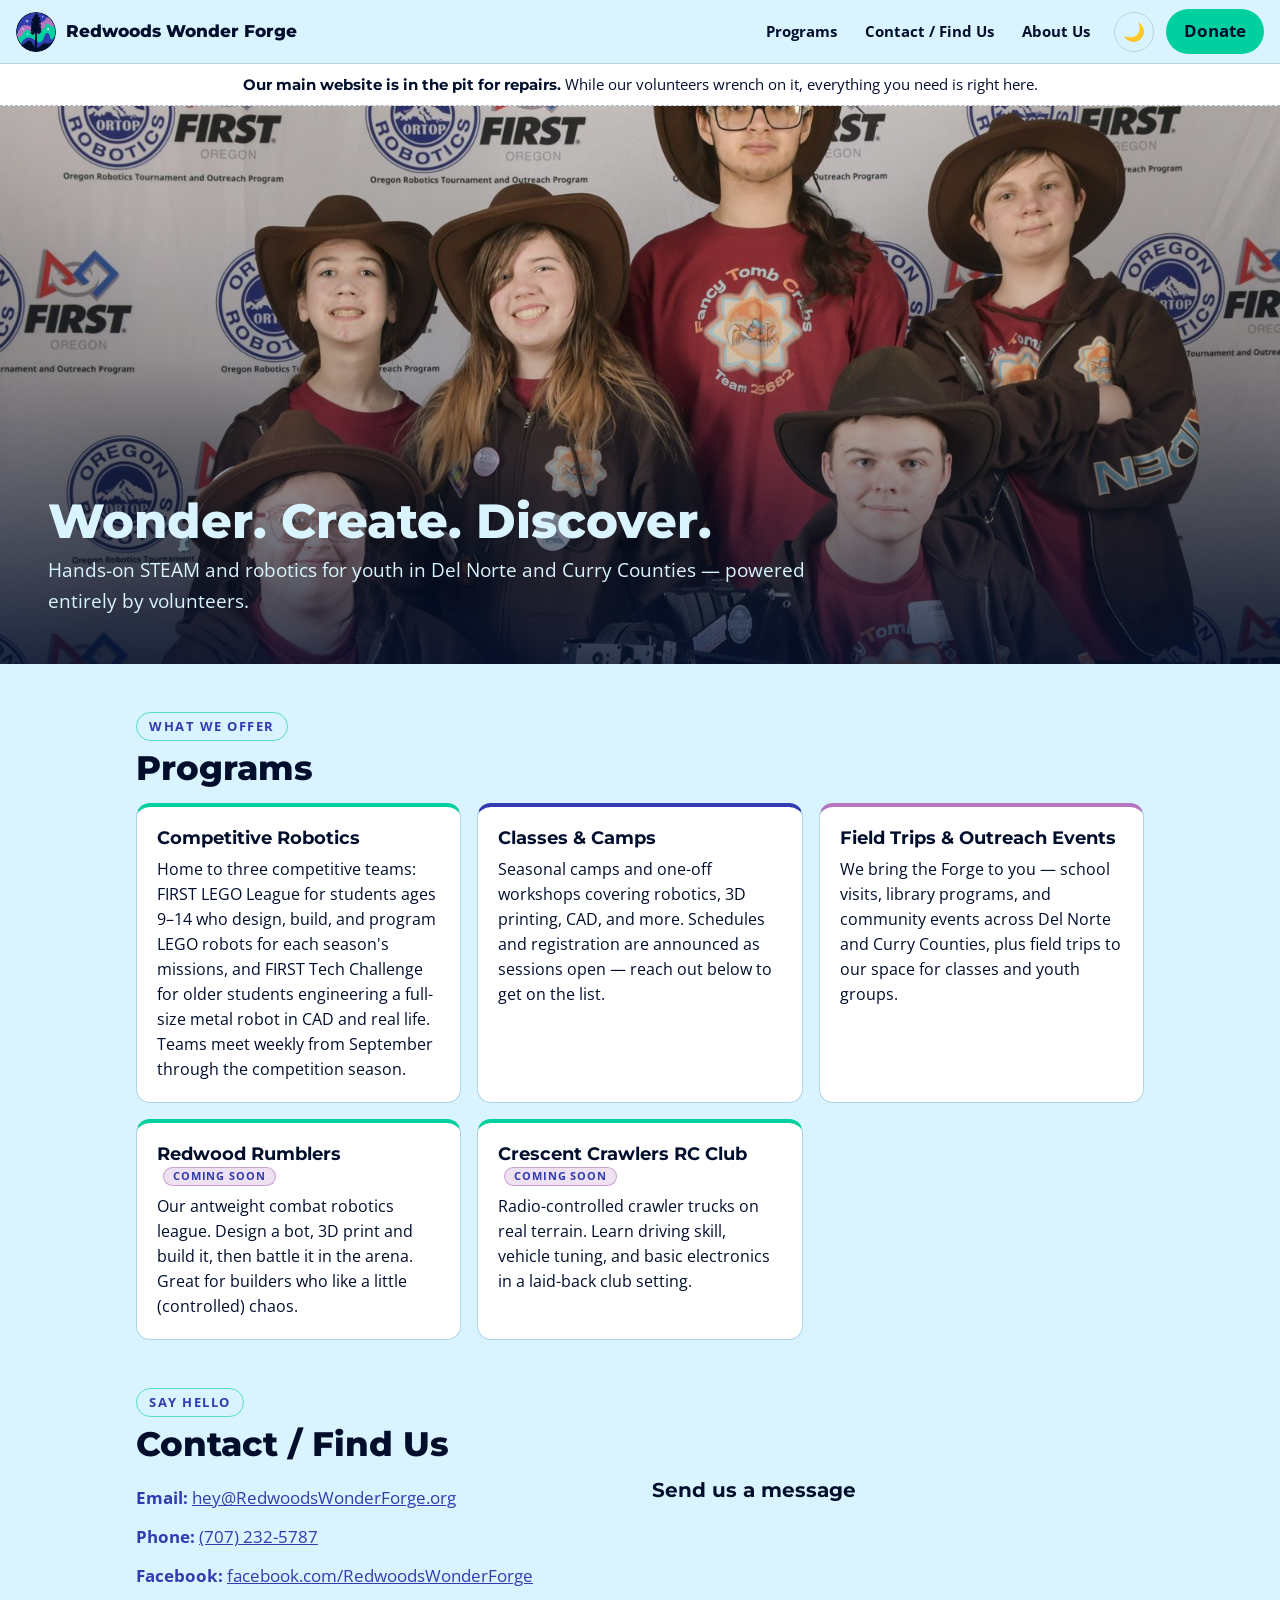
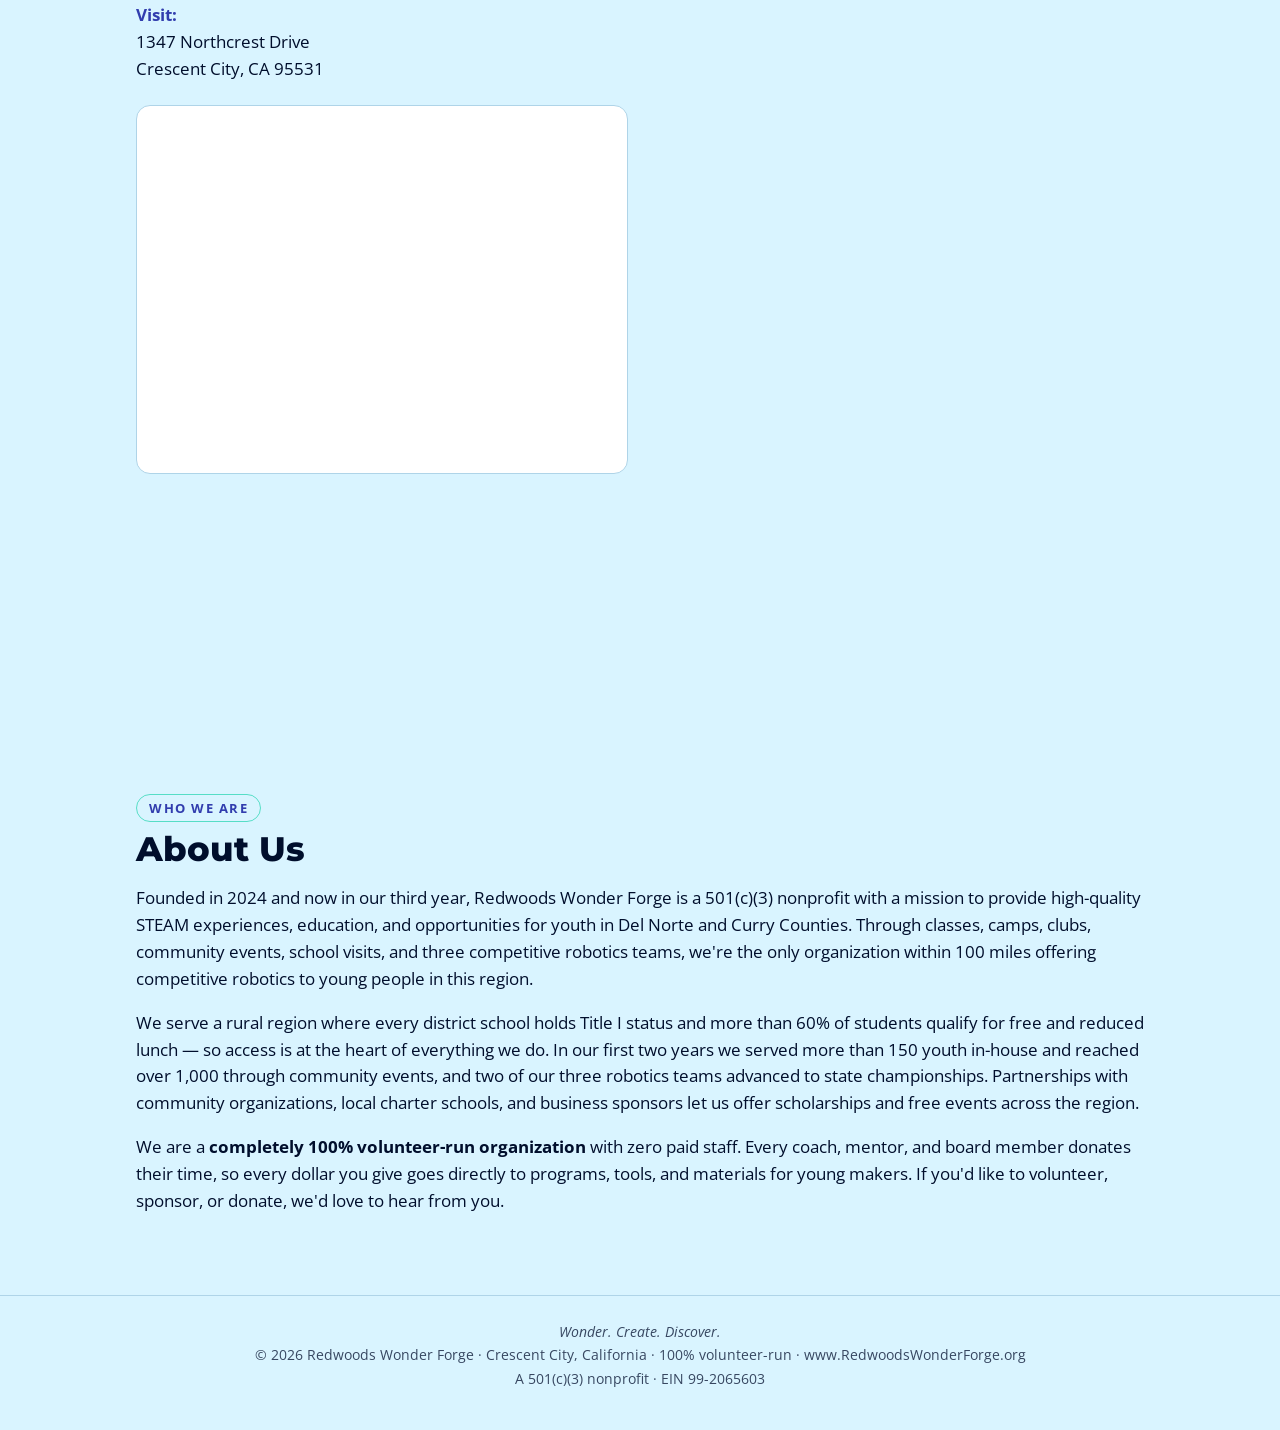
==== index.html @ 45cbe3ac "Create initial website" ====
<!DOCTYPE html>
<html lang="en">
<head>
<meta charset="UTF-8" />
<meta name="viewport" content="width=device-width, initial-scale=1.0" />
<title>Redwoods Wonder Forge — STEAM Education in Del Norte County</title>
<meta name="description" content="Redwoods Wonder Forge is a 100% volunteer-run STEAM education nonprofit in Crescent City, CA. Robotics classes, camps, FIRST LEGO League, and more." />

<!-- ============================================================
     Redwoods Wonder Forge — outage / holding page
     Everything below is wired up and ready to deploy.

     FOLDER STRUCTURE (upload the whole folder to your host):
       index.html          this page
       404.html            not-found page (same design)
       assets/logo.png     nav logo (icon-only circular variant)
       assets/hero.jpg     hero photo (FTC team 25682)

     Wired in: logo, hero photo, Tally contact form (mR4We4),
     Zeffy donate modal, address + map, email/phone.
     ============================================================ -->

<link rel="preconnect" href="https://fonts.googleapis.com" />
<link rel="preconnect" href="https://fonts.gstatic.com" crossorigin />
<link href="https://fonts.googleapis.com/css2?family=Montserrat:wght@400;600;800&family=Open+Sans:ital,wght@0,400;0,700;1,400&display=swap" rel="stylesheet" />

<!-- Zeffy embed script (powers the Donate modal) -->
<script src="https://zeffy-scripts.s3.ca-central-1.amazonaws.com/embed-form-script.min.js"></script>

<style>
  :root {
    /* RWF brand palette (Design System doc) */
    --paper:   #D9F4FF;  /* Starlight */
    --ink:     #000E2C;  /* Dark Sky */
    --bark:    #313DAE;  /* Night Air — primary: links, buttons */
    --moss:    #00CFA0;  /* Oxygen — accents */
    --amber:   #B376BF;  /* Nitrogen — accents */
    --card:    #FFFFFF;
    --line:    #AFD4E8;
    --tape:    #FFFFFF;

    --radius: 14px;
    --nav-h: 64px;
  }
  html.dark {
    --paper: #000E2C;  /* Dark Sky */
    --ink:   #D9F4FF;  /* Starlight */
    --bark:  #00CFA0;  /* Oxygen pops on Dark Sky */
    --moss:  #00CFA0;
    --amber: #B376BF;
    --card:  #0A1838;
    --line:  #1E2C55;
    --tape:  #0F1D42;
  }

  * { box-sizing: border-box; }
  html { scroll-behavior: smooth; scroll-padding-top: calc(var(--nav-h) + 12px); }
  @media (prefers-reduced-motion: reduce) { html { scroll-behavior: auto; } }

  body {
    margin: 0;
    background: var(--paper);
    color: var(--ink);
    font-family: "Open Sans", system-ui, sans-serif;
    font-size: 1.05rem;
    line-height: 1.6;
    transition: background .25s, color .25s;
  }
  h1, h2, h3 { font-family: "Montserrat", "Open Sans", sans-serif; line-height: 1.15; }
  a { color: var(--bark); }
  img { max-width: 100%; display: block; }

  /* ---------- Nav ---------- */
  .nav {
    position: sticky; top: 0; z-index: 50;
    height: var(--nav-h);
    display: flex; align-items: center; gap: 12px;
    padding: 0 16px;
    background: color-mix(in srgb, var(--paper) 88%, transparent);
    backdrop-filter: blur(8px);
    border-bottom: 1px solid var(--line);
  }
  .brand { display: flex; align-items: center; gap: 10px; text-decoration: none; color: var(--ink); min-width: 0; }
  .brand img { height: 40px; width: auto; }
  .brand-name {
    font-family: "Montserrat", sans-serif; font-weight: 800;
    font-size: 1.05rem; white-space: nowrap; overflow: hidden; text-overflow: ellipsis;
  }
  .nav-spacer { flex: 1; }
  .nav-links { display: flex; gap: 4px; align-items: center; }
  .nav-links a {
    text-decoration: none; color: var(--ink); font-weight: 700; font-size: .95rem;
    padding: 8px 12px; border-radius: 8px;
  }
  .nav-links a:hover { background: color-mix(in srgb, var(--moss) 15%, transparent); }
  .btn {
    font: inherit; font-weight: 700; cursor: pointer;
    border: none; border-radius: 999px; padding: 9px 18px;
  }
  .btn-donate { background: #00CFA0; color: #000E2C; } /* Forge Teal CTA per brand guide */
  .btn-donate:hover { filter: brightness(1.08); }
  /* Icon-only logo variant: circular badge carries its own Dark Sky ring, safe on light backgrounds */
  .brand img { border-radius: 50%; }
  .btn-icon {
    background: transparent; border: 1px solid var(--line); color: var(--ink);
    width: 40px; height: 40px; border-radius: 999px; padding: 0;
    display: inline-flex; align-items: center; justify-content: center; font-size: 1.1rem;
  }
  .btn-icon:hover { background: color-mix(in srgb, var(--moss) 15%, transparent); }
  a:focus-visible, button:focus-visible { outline: 3px solid var(--amber); outline-offset: 2px; }

  /* Mobile menu */
  .menu-toggle { display: none; }
  @media (max-width: 760px) {
    .menu-toggle { display: inline-flex; }
    .nav-links {
      display: none;
      position: absolute; top: var(--nav-h); left: 0; right: 0;
      flex-direction: column; align-items: stretch; gap: 0;
      background: var(--paper); border-bottom: 1px solid var(--line);
      padding: 8px 12px 12px;
      box-shadow: 0 12px 24px rgb(0 0 0 / .12);
    }
    .nav-links.open { display: flex; }
    .nav-links a { padding: 14px 12px; }
    .brand-name { font-size: .95rem; }
  }

  /* ---------- Outage tape notice ---------- */
  .tape {
    background: var(--tape);
    border-bottom: 1px dashed color-mix(in srgb, var(--ink) 30%, transparent);
    text-align: center; padding: 8px 16px; font-size: .95rem;
  }
  .tape strong { font-family: "Montserrat", sans-serif; }

  /* ---------- Hero ---------- */
  .hero { position: relative; }
  .hero img {
    width: 100%; height: min(62vh, 560px); object-fit: cover; object-position: center 32%;
    background: linear-gradient(135deg, var(--moss), var(--bark)); /* fallback while photo loads / if missing */
  }
  .hero-overlay {
    position: absolute; inset: 0;
    background: linear-gradient(to top, rgb(0 14 44 / .82) 0%, rgb(0 14 44 / .18) 55%, transparent 100%);
    display: flex; align-items: flex-end;
  }
  .hero-copy { padding: clamp(20px, 4vw, 48px); color: #D9F4FF; max-width: 860px; }
  .hero-copy h1 { margin: 0 0 6px; font-size: clamp(1.7rem, 4.5vw, 3rem); font-weight: 800; }
  .hero-copy p { margin: 0; font-size: clamp(1rem, 2.2vw, 1.2rem); }

  /* ---------- Sections ---------- */
  main { max-width: 1040px; margin: 0 auto; padding: 0 16px 64px; }
  section { padding-top: 48px; }
  .eyebrow {
    display: inline-block; font-size: .8rem; font-weight: 700; letter-spacing: .12em;
    text-transform: uppercase; color: var(--bark);
    border: 1px solid color-mix(in srgb, var(--moss) 60%, transparent); border-radius: 999px; padding: 3px 12px; margin-bottom: 8px;
  }
  section h2 { margin: 0 0 16px; font-size: clamp(1.5rem, 3.4vw, 2.1rem); font-weight: 800; }

  .cards { display: grid; grid-template-columns: repeat(auto-fit, minmax(250px, 1fr)); gap: 16px; }
  .card {
    background: var(--card); border: 1px solid var(--line); border-radius: var(--radius);
    padding: 20px; border-top: 4px solid var(--moss);
  }
  .card:nth-child(2) { border-top-color: var(--bark); }
  .card:nth-child(3) { border-top-color: var(--amber); }
  .card h3 { margin: 0 0 8px; font-size: 1.15rem; }
  .badge-soon {
    display: inline-block; vertical-align: middle; margin-left: 6px;
    font-family: "Open Sans", sans-serif;
    font-size: .68rem; font-weight: 700; letter-spacing: .08em; text-transform: uppercase;
    color: var(--bark); background: color-mix(in srgb, var(--amber) 22%, transparent);
    border: 1px solid color-mix(in srgb, var(--amber) 60%, transparent);
    border-radius: 999px; padding: 2px 9px;
  }
  .card p { margin: 0; font-size: .98rem; }

  .split { display: grid; grid-template-columns: 1fr 1fr; gap: 24px; align-items: start; }
  @media (max-width: 760px) { .split { grid-template-columns: 1fr; } }

  .map-frame {
    border: 1px solid var(--line); border-radius: var(--radius); overflow: hidden;
    aspect-ratio: 4 / 3; background: var(--card);
  }
  .map-frame iframe { width: 100%; height: 100%; border: 0; }

  address { font-style: normal; }
  .contact-list { list-style: none; padding: 0; margin: 0 0 16px; }
  .contact-list li { padding: 6px 0; }
  .contact-list b { color: var(--bark); }
  html.dark .contact-list b { color: var(--amber); }

  footer {
    border-top: 1px solid var(--line);
    padding: 24px 16px 40px; text-align: center; font-size: .9rem;
    color: color-mix(in srgb, var(--ink) 75%, transparent);
  }
</style>
</head>
<body>

<nav class="nav">
  <a class="brand" href="#top">
    <img src="assets/logo.png" alt="Redwoods Wonder Forge logo" />
    <span class="brand-name">Redwoods Wonder Forge</span>
  </a>
  <div class="nav-spacer"></div>
  <div class="nav-links" id="navLinks">
    <a href="#classes">Programs</a>
    <a href="#contact">Contact / Find Us</a>
    <a href="#about">About Us</a>
  </div>
  <button class="btn btn-icon" id="themeToggle" aria-label="Toggle light and dark mode" title="Toggle light/dark mode">🌙</button>
  <button class="btn btn-donate"
          zeffy-form-link="https://www.zeffy.com/embed/donation-form/049b8714-6530-469b-9159-0e5389e24ce3?modal=true">
    Donate
  </button>
  <button class="btn btn-icon menu-toggle" id="menuToggle" aria-label="Open menu" aria-expanded="false">☰</button>
</nav>

<div class="tape" id="top">
  <strong>Our main website is in the pit for repairs.</strong> While our volunteers wrench on it, everything you need is right here.
</div>

<header class="hero">
  <img src="assets/hero.jpg" alt="The Fancy Tomb Crabs, RWF's FIRST Tech Challenge team, with their competition robot" />
  <div class="hero-overlay">
    <div class="hero-copy">
      <h1>Wonder. Create. Discover.</h1>
      <p>Hands-on STEAM and robotics for youth in Del Norte and Curry Counties — powered entirely by volunteers.</p>
    </div>
  </div>
</header>

<main>

  <section id="classes">
    <span class="eyebrow">What we offer</span>
    <h2>Programs</h2>
    <div class="cards">
      <div class="card">
        <h3>Competitive Robotics</h3>
        <p>Home to three competitive teams: FIRST LEGO League for students ages 9–14 who design, build, and program LEGO robots for each season's missions, and FIRST Tech Challenge for older students engineering a full-size metal robot in CAD and real life. Teams meet weekly from September through the competition season.</p>
      </div>
      <div class="card">
        <h3>Classes &amp; Camps</h3>
        <p>Seasonal camps and one-off workshops covering robotics, 3D printing, CAD, and more. Schedules and registration are announced as sessions open — reach out below to get on the list.</p>
      </div>
      <div class="card">
        <h3>Field Trips &amp; Outreach Events</h3>
        <p>We bring the Forge to you — school visits, library programs, and community events across Del Norte and Curry Counties, plus field trips to our space for classes and youth groups.</p>
      </div>
      <div class="card">
        <h3>Redwood Rumblers <span class="badge-soon">Coming soon</span></h3>
        <p>Our antweight combat robotics league. Design a bot, 3D print and build it, then battle it in the arena. Great for builders who like a little (controlled) chaos.</p>
      </div>
      <div class="card">
        <h3>Crescent Crawlers RC Club <span class="badge-soon">Coming soon</span></h3>
        <p>Radio-controlled crawler trucks on real terrain. Learn driving skill, vehicle tuning, and basic electronics in a laid-back club setting.</p>
      </div>
    </div>
  </section>

  <section id="contact">
    <span class="eyebrow">Say hello</span>
    <h2>Contact / Find Us</h2>
    <div class="split">
      <div>
        <ul class="contact-list">
          <li><b>Email:</b> <a href="mailto:hey@RedwoodsWonderForge.org">hey@RedwoodsWonderForge.org</a></li>
          <li><b>Phone:</b> <a href="tel:+17072325787">(707) 232-5787</a></li>
          <li><b>Facebook:</b> <a href="https://www.facebook.com/RedwoodsWonderForge" target="_blank" rel="noopener">facebook.com/RedwoodsWonderForge</a></li>
          <li>
            <b>Visit:</b>
            <address>
              1347 Northcrest Drive<br />
              Crescent City, CA 95531
            </address>
          </li>
        </ul>
        <div class="map-frame">
          <!-- Google Maps embed: in Google Maps, search your address ->
               Share -> Embed a map -> copy the iframe src into here -->
          <iframe
            src="https://www.google.com/maps?q=1347+Northcrest+Drive,+Crescent+City,+CA+95531&output=embed"
            loading="lazy" referrerpolicy="no-referrer-when-downgrade"
            title="Map to Redwoods Wonder Forge"></iframe>
        </div>
      </div>
      <div>
        <h3 style="margin-top:0">Send us a message</h3>
        <iframe data-tally-src="https://tally.so/embed/mR4We4?alignLeft=1&hideTitle=1&transparentBackground=1&dynamicHeight=1"
                loading="lazy" width="100%" height="816" frameborder="0" marginheight="0" marginwidth="0"
                title="Contact Us"></iframe>
      </div>
    </div>
  </section>

  <section id="about">
    <span class="eyebrow">Who we are</span>
    <h2>About Us</h2>
    <p>
      Founded in 2024 and now in our third year, Redwoods Wonder Forge is a 501(c)(3) nonprofit
      with a mission to provide high-quality STEAM experiences, education, and opportunities for
      youth in Del Norte and Curry Counties. Through classes, camps, clubs, community events,
      school visits, and three competitive robotics teams, we're the only organization within
      100 miles offering competitive robotics to young people in this region.
    </p>
    <p>
      We serve a rural region where every district school holds Title I status and more than 60%
      of students qualify for free and reduced lunch — so access is at the heart of everything we
      do. In our first two years we served more than 150 youth in-house and reached over 1,000
      through community events, and two of our three robotics teams advanced to state
      championships. Partnerships with community organizations, local charter schools, and
      business sponsors let us offer scholarships and free events across the region.
    </p>
    <p>
      We are a <strong>completely 100% volunteer-run organization</strong> with zero paid staff.
      Every coach, mentor, and board member donates their time, so every dollar you give goes
      directly to programs, tools, and materials for young makers. If you'd like to volunteer,
      sponsor, or donate, we'd love to hear from you.
    </p>
  </section>

</main>

<footer>
  <em>Wonder. Create. Discover.</em><br />
  © <span id="year"></span> Redwoods Wonder Forge · Crescent City, California · 100% volunteer-run · www.RedwoodsWonderForge.org<br />
  A 501(c)(3) nonprofit · EIN 99-2065603
</footer>

<!-- Tally embed loader (official snippet) -->
<script>var d=document,w="https://tally.so/widgets/embed.js",v=function(){"undefined"!=typeof Tally?Tally.loadEmbeds():d.querySelectorAll("iframe[data-tally-src]:not([src])").forEach((function(e){e.src=e.dataset.tallySrc}))};if("undefined"!=typeof Tally)v();else if(d.querySelector('script[src="'+w+'"]')==null){var s=d.createElement("script");s.src=w,s.onload=v,s.onerror=v,d.body.appendChild(s);}</script>

<script>
  // ----- Theme toggle (defaults to the visitor's system preference) -----
  var root = document.documentElement;
  var themeBtn = document.getElementById('themeToggle');
  function setTheme(dark) {
    root.classList.toggle('dark', dark);
    themeBtn.textContent = dark ? '☀️' : '🌙';
  }
  setTheme(window.matchMedia && window.matchMedia('(prefers-color-scheme: dark)').matches);
  themeBtn.addEventListener('click', function () {
    setTheme(!root.classList.contains('dark'));
  });

  // ----- Mobile menu -----
  var menuBtn = document.getElementById('menuToggle');
  var links = document.getElementById('navLinks');
  menuBtn.addEventListener('click', function () {
    var open = links.classList.toggle('open');
    menuBtn.setAttribute('aria-expanded', open);
  });
  links.addEventListener('click', function (e) {
    if (e.target.tagName === 'A') { links.classList.remove('open'); menuBtn.setAttribute('aria-expanded', 'false'); }
  });

  // ----- Footer year -----
  document.getElementById('year').textContent = new Date().getFullYear();
</script>

</body>
</html>
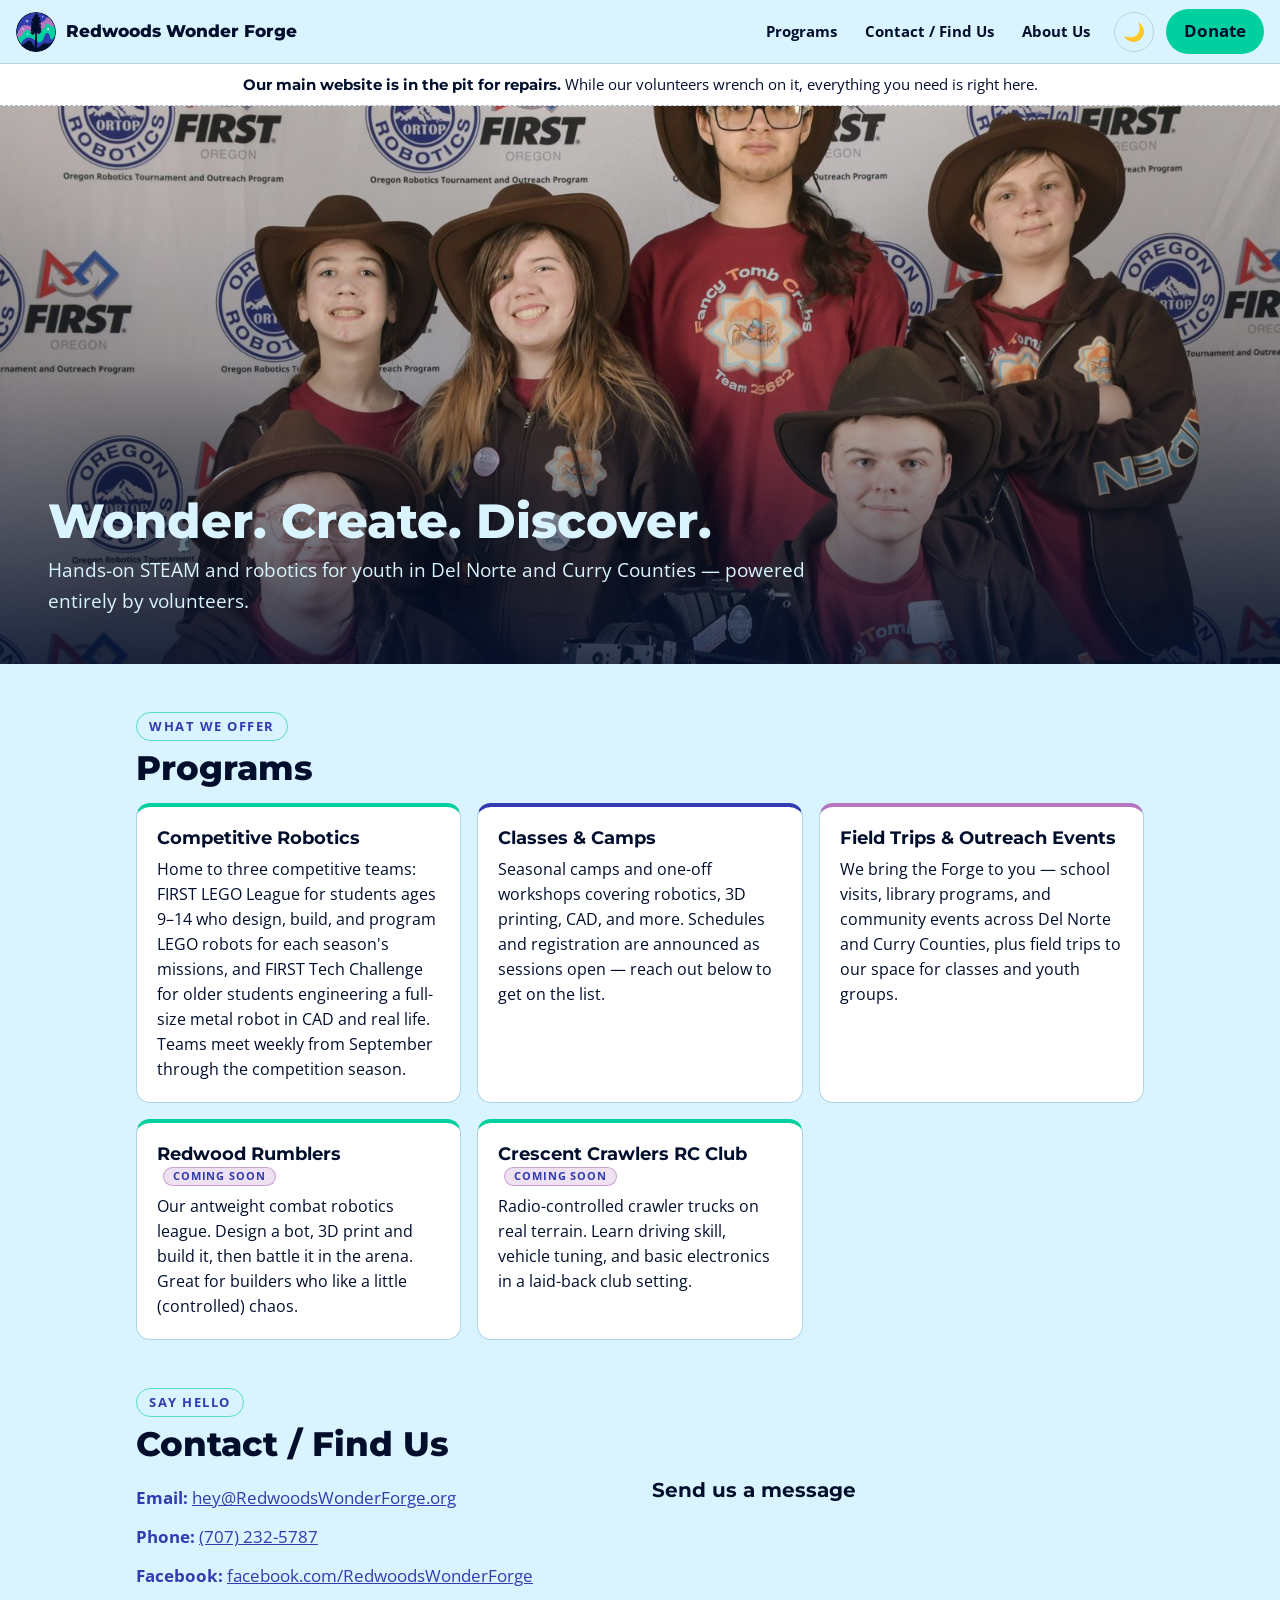
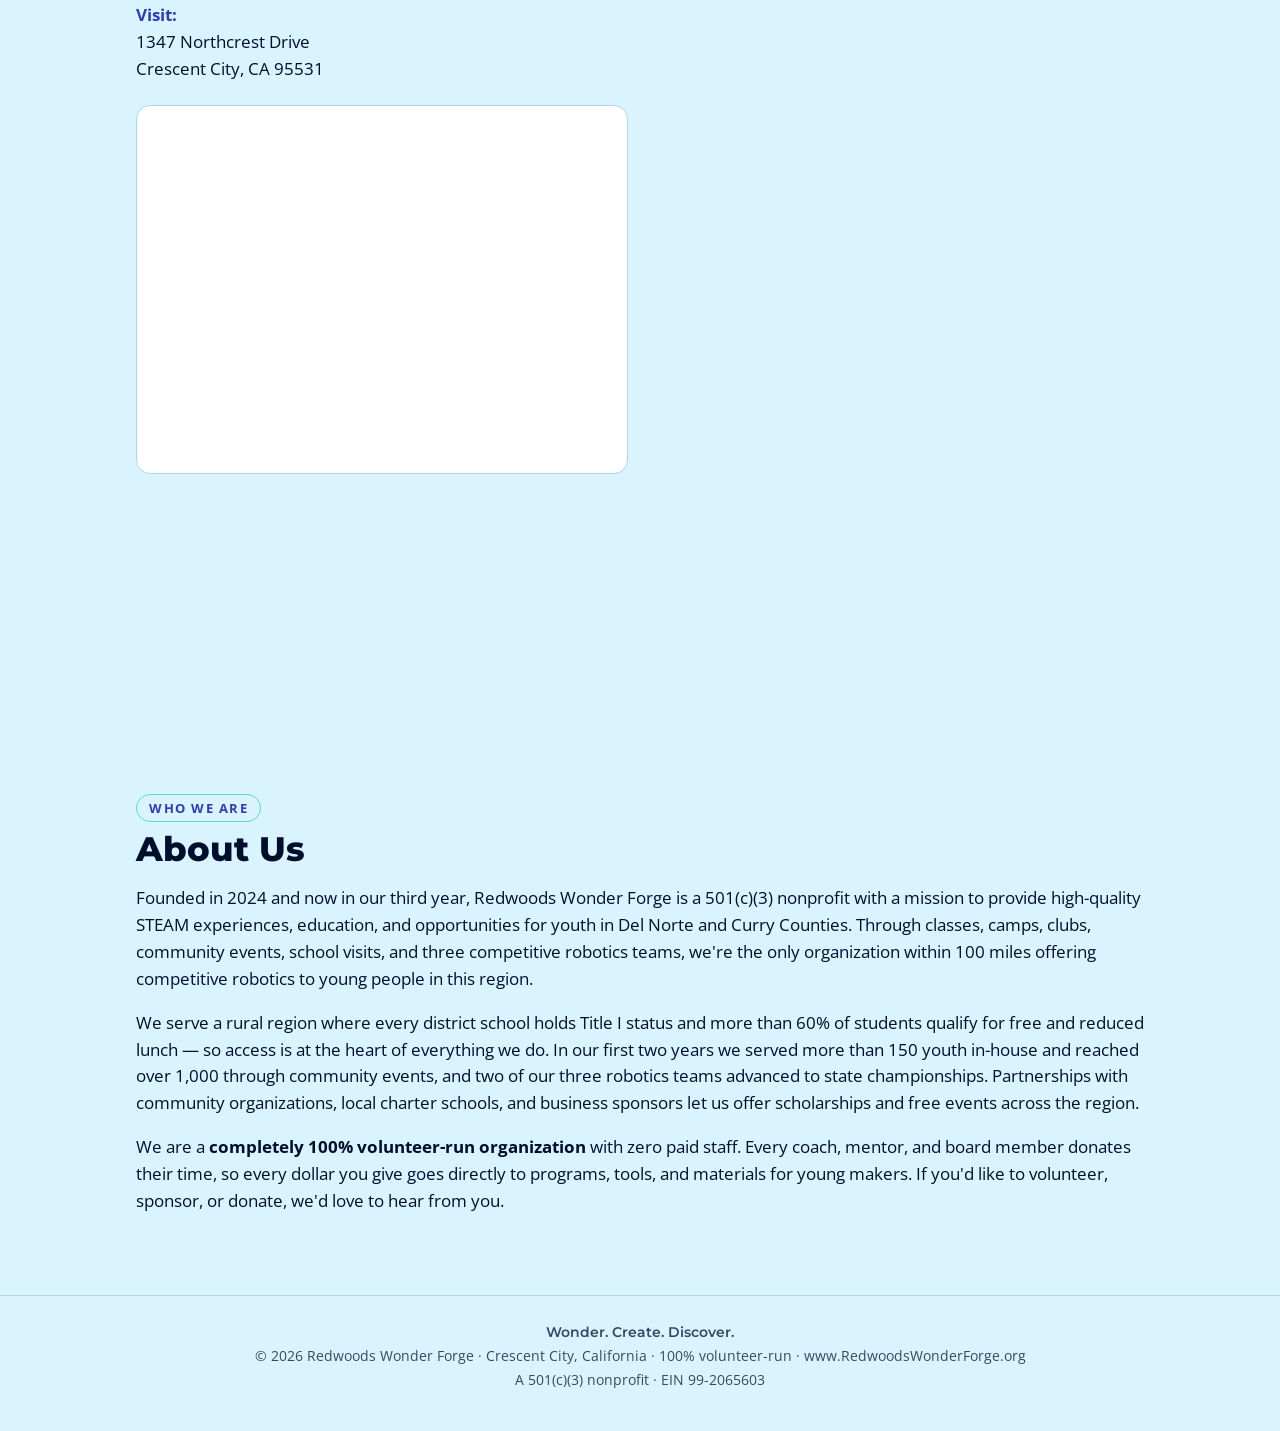
==== commit 5d937bed: "Separate css into own file" ====
--- a/index.html
+++ b/index.html
@@ -5,6 +5,28 @@
 <meta name="viewport" content="width=device-width, initial-scale=1.0" />
 <title>Redwoods Wonder Forge — STEAM Education in Del Norte County</title>
 <meta name="description" content="Redwoods Wonder Forge is a 100% volunteer-run STEAM education nonprofit in Crescent City, CA. Robotics classes, camps, FIRST LEGO League, and more." />
+<link rel="canonical" href="https://www.redwoodswonderforge.org/" />
+
+<!-- Favicon (uses the logo) -->
+<link rel="icon" type="image/png" href="/assets/logo.png" />
+<link rel="apple-touch-icon" href="/assets/logo.png" />
+
+<!-- Open Graph (Facebook, LinkedIn, iMessage, etc.) -->
+<meta property="og:type" content="website" />
+<meta property="og:site_name" content="Redwoods Wonder Forge" />
+<meta property="og:title" content="Redwoods Wonder Forge — Wonder. Create. Discover." />
+<meta property="og:description" content="A 100% volunteer-run STEAM and robotics nonprofit for youth in Del Norte and Curry Counties." />
+<meta property="og:url" content="https://www.redwoodswonderforge.org/" />
+<meta property="og:image" content="https://www.redwoodswonderforge.org/assets/og-image.png" />
+<meta property="og:image:width" content="1200" />
+<meta property="og:image:height" content="630" />
+<meta property="og:image:alt" content="Redwoods Wonder Forge logo — a redwood tree under a starry aurora sky" />
+
+<!-- Twitter / X -->
+<meta name="twitter:card" content="summary_large_image" />
+<meta name="twitter:title" content="Redwoods Wonder Forge — Wonder. Create. Discover." />
+<meta name="twitter:description" content="A 100% volunteer-run STEAM and robotics nonprofit for youth in Del Norte and Curry Counties." />
+<meta name="twitter:image" content="https://www.redwoodswonderforge.org/assets/og-image.png" />
 
 <!-- ============================================================
      Redwoods Wonder Forge — outage / holding page
@@ -27,177 +49,7 @@
 <!-- Zeffy embed script (powers the Donate modal) -->
 <script src="https://zeffy-scripts.s3.ca-central-1.amazonaws.com/embed-form-script.min.js"></script>
 
-<style>
-  :root {
-    /* RWF brand palette (Design System doc) */
-    --paper:   #D9F4FF;  /* Starlight */
-    --ink:     #000E2C;  /* Dark Sky */
-    --bark:    #313DAE;  /* Night Air — primary: links, buttons */
-    --moss:    #00CFA0;  /* Oxygen — accents */
-    --amber:   #B376BF;  /* Nitrogen — accents */
-    --card:    #FFFFFF;
-    --line:    #AFD4E8;
-    --tape:    #FFFFFF;
-
-    --radius: 14px;
-    --nav-h: 64px;
-  }
-  html.dark {
-    --paper: #000E2C;  /* Dark Sky */
-    --ink:   #D9F4FF;  /* Starlight */
-    --bark:  #00CFA0;  /* Oxygen pops on Dark Sky */
-    --moss:  #00CFA0;
-    --amber: #B376BF;
-    --card:  #0A1838;
-    --line:  #1E2C55;
-    --tape:  #0F1D42;
-  }
-
-  * { box-sizing: border-box; }
-  html { scroll-behavior: smooth; scroll-padding-top: calc(var(--nav-h) + 12px); }
-  @media (prefers-reduced-motion: reduce) { html { scroll-behavior: auto; } }
-
-  body {
-    margin: 0;
-    background: var(--paper);
-    color: var(--ink);
-    font-family: "Open Sans", system-ui, sans-serif;
-    font-size: 1.05rem;
-    line-height: 1.6;
-    transition: background .25s, color .25s;
-  }
-  h1, h2, h3 { font-family: "Montserrat", "Open Sans", sans-serif; line-height: 1.15; }
-  a { color: var(--bark); }
-  img { max-width: 100%; display: block; }
-
-  /* ---------- Nav ---------- */
-  .nav {
-    position: sticky; top: 0; z-index: 50;
-    height: var(--nav-h);
-    display: flex; align-items: center; gap: 12px;
-    padding: 0 16px;
-    background: color-mix(in srgb, var(--paper) 88%, transparent);
-    backdrop-filter: blur(8px);
-    border-bottom: 1px solid var(--line);
-  }
-  .brand { display: flex; align-items: center; gap: 10px; text-decoration: none; color: var(--ink); min-width: 0; }
-  .brand img { height: 40px; width: auto; }
-  .brand-name {
-    font-family: "Montserrat", sans-serif; font-weight: 800;
-    font-size: 1.05rem; white-space: nowrap; overflow: hidden; text-overflow: ellipsis;
-  }
-  .nav-spacer { flex: 1; }
-  .nav-links { display: flex; gap: 4px; align-items: center; }
-  .nav-links a {
-    text-decoration: none; color: var(--ink); font-weight: 700; font-size: .95rem;
-    padding: 8px 12px; border-radius: 8px;
-  }
-  .nav-links a:hover { background: color-mix(in srgb, var(--moss) 15%, transparent); }
-  .btn {
-    font: inherit; font-weight: 700; cursor: pointer;
-    border: none; border-radius: 999px; padding: 9px 18px;
-  }
-  .btn-donate { background: #00CFA0; color: #000E2C; } /* Forge Teal CTA per brand guide */
-  .btn-donate:hover { filter: brightness(1.08); }
-  /* Icon-only logo variant: circular badge carries its own Dark Sky ring, safe on light backgrounds */
-  .brand img { border-radius: 50%; }
-  .btn-icon {
-    background: transparent; border: 1px solid var(--line); color: var(--ink);
-    width: 40px; height: 40px; border-radius: 999px; padding: 0;
-    display: inline-flex; align-items: center; justify-content: center; font-size: 1.1rem;
-  }
-  .btn-icon:hover { background: color-mix(in srgb, var(--moss) 15%, transparent); }
-  a:focus-visible, button:focus-visible { outline: 3px solid var(--amber); outline-offset: 2px; }
-
-  /* Mobile menu */
-  .menu-toggle { display: none; }
-  @media (max-width: 760px) {
-    .menu-toggle { display: inline-flex; }
-    .nav-links {
-      display: none;
-      position: absolute; top: var(--nav-h); left: 0; right: 0;
-      flex-direction: column; align-items: stretch; gap: 0;
-      background: var(--paper); border-bottom: 1px solid var(--line);
-      padding: 8px 12px 12px;
-      box-shadow: 0 12px 24px rgb(0 0 0 / .12);
-    }
-    .nav-links.open { display: flex; }
-    .nav-links a { padding: 14px 12px; }
-    .brand-name { font-size: .95rem; }
-  }
-
-  /* ---------- Outage tape notice ---------- */
-  .tape {
-    background: var(--tape);
-    border-bottom: 1px dashed color-mix(in srgb, var(--ink) 30%, transparent);
-    text-align: center; padding: 8px 16px; font-size: .95rem;
-  }
-  .tape strong { font-family: "Montserrat", sans-serif; }
-
-  /* ---------- Hero ---------- */
-  .hero { position: relative; }
-  .hero img {
-    width: 100%; height: min(62vh, 560px); object-fit: cover; object-position: center 32%;
-    background: linear-gradient(135deg, var(--moss), var(--bark)); /* fallback while photo loads / if missing */
-  }
-  .hero-overlay {
-    position: absolute; inset: 0;
-    background: linear-gradient(to top, rgb(0 14 44 / .82) 0%, rgb(0 14 44 / .18) 55%, transparent 100%);
-    display: flex; align-items: flex-end;
-  }
-  .hero-copy { padding: clamp(20px, 4vw, 48px); color: #D9F4FF; max-width: 860px; }
-  .hero-copy h1 { margin: 0 0 6px; font-size: clamp(1.7rem, 4.5vw, 3rem); font-weight: 800; }
-  .hero-copy p { margin: 0; font-size: clamp(1rem, 2.2vw, 1.2rem); }
-
-  /* ---------- Sections ---------- */
-  main { max-width: 1040px; margin: 0 auto; padding: 0 16px 64px; }
-  section { padding-top: 48px; }
-  .eyebrow {
-    display: inline-block; font-size: .8rem; font-weight: 700; letter-spacing: .12em;
-    text-transform: uppercase; color: var(--bark);
-    border: 1px solid color-mix(in srgb, var(--moss) 60%, transparent); border-radius: 999px; padding: 3px 12px; margin-bottom: 8px;
-  }
-  section h2 { margin: 0 0 16px; font-size: clamp(1.5rem, 3.4vw, 2.1rem); font-weight: 800; }
-
-  .cards { display: grid; grid-template-columns: repeat(auto-fit, minmax(250px, 1fr)); gap: 16px; }
-  .card {
-    background: var(--card); border: 1px solid var(--line); border-radius: var(--radius);
-    padding: 20px; border-top: 4px solid var(--moss);
-  }
-  .card:nth-child(2) { border-top-color: var(--bark); }
-  .card:nth-child(3) { border-top-color: var(--amber); }
-  .card h3 { margin: 0 0 8px; font-size: 1.15rem; }
-  .badge-soon {
-    display: inline-block; vertical-align: middle; margin-left: 6px;
-    font-family: "Open Sans", sans-serif;
-    font-size: .68rem; font-weight: 700; letter-spacing: .08em; text-transform: uppercase;
-    color: var(--bark); background: color-mix(in srgb, var(--amber) 22%, transparent);
-    border: 1px solid color-mix(in srgb, var(--amber) 60%, transparent);
-    border-radius: 999px; padding: 2px 9px;
-  }
-  .card p { margin: 0; font-size: .98rem; }
-
-  .split { display: grid; grid-template-columns: 1fr 1fr; gap: 24px; align-items: start; }
-  @media (max-width: 760px) { .split { grid-template-columns: 1fr; } }
-
-  .map-frame {
-    border: 1px solid var(--line); border-radius: var(--radius); overflow: hidden;
-    aspect-ratio: 4 / 3; background: var(--card);
-  }
-  .map-frame iframe { width: 100%; height: 100%; border: 0; }
-
-  address { font-style: normal; }
-  .contact-list { list-style: none; padding: 0; margin: 0 0 16px; }
-  .contact-list li { padding: 6px 0; }
-  .contact-list b { color: var(--bark); }
-  html.dark .contact-list b { color: var(--amber); }
-
-  footer {
-    border-top: 1px solid var(--line);
-    padding: 24px 16px 40px; text-align: center; font-size: .9rem;
-    color: color-mix(in srgb, var(--ink) 75%, transparent);
-  }
-</style>
+<link rel="stylesheet" href="assets/styles.css" />
 </head>
 <body>
 
--- a/assets/styles.css
+++ b/assets/styles.css
@@ -0,0 +1,206 @@
+/* Redwoods Wonder Forge — site stylesheet
+   Brand palette, typography, nav, hero, cards, and layout.
+   Shared by every RWF page. Ships in assets/ alongside the HTML. */
+
+:root {
+    /* RWF brand palette (Design System doc) */
+    --paper:   #D9F4FF;  /* Starlight */
+    --ink:     #000E2C;  /* Dark Sky */
+    --bark:    #313DAE;  /* Night Air — primary: links, buttons */
+    --moss:    #00CFA0;  /* Oxygen — accents */
+    --amber:   #B376BF;  /* Nitrogen — accents */
+    --card:    #FFFFFF;
+    --line:    #AFD4E8;
+    --tape:    #FFFFFF;
+
+    --radius: 14px;
+    --nav-h: 64px;
+  }
+  html.dark {
+    --paper: #000E2C;  /* Dark Sky */
+    --ink:   #D9F4FF;  /* Starlight */
+    --bark:  #00CFA0;  /* Oxygen pops on Dark Sky */
+    --moss:  #00CFA0;
+    --amber: #B376BF;
+    --card:  #0A1838;
+    --line:  #1E2C55;
+    --tape:  #0F1D42;
+  }
+
+  * { box-sizing: border-box; }
+  html { scroll-behavior: smooth; scroll-padding-top: calc(var(--nav-h) + 12px); }
+  @media (prefers-reduced-motion: reduce) { html { scroll-behavior: auto; } }
+
+  body {
+    margin: 0;
+    background: var(--paper);
+    color: var(--ink);
+    font-family: "Open Sans", system-ui, sans-serif;
+    font-size: 1.05rem;
+    line-height: 1.6;
+    transition: background .25s, color .25s;
+  }
+  h1, h2, h3 { font-family: "Montserrat", "Open Sans", sans-serif; line-height: 1.15; }
+  a { color: var(--bark); }
+  img { max-width: 100%; display: block; }
+
+  /* ---------- Nav ---------- */
+  .nav {
+    position: sticky; top: 0; z-index: 50;
+    height: var(--nav-h);
+    display: flex; align-items: center; gap: 12px;
+    padding: 0 16px;
+    background: color-mix(in srgb, var(--paper) 88%, transparent);
+    backdrop-filter: blur(8px);
+    border-bottom: 1px solid var(--line);
+  }
+  .brand { display: flex; align-items: center; gap: 10px; text-decoration: none; color: var(--ink); min-width: 0; }
+  .brand img { height: 40px; width: auto; }
+  .brand-name {
+    font-family: "Montserrat", sans-serif; font-weight: 800;
+    font-size: 1.05rem; white-space: nowrap; overflow: hidden; text-overflow: ellipsis;
+  }
+  .nav-spacer { flex: 1; }
+  .nav-links { display: flex; gap: 4px; align-items: center; }
+  .nav-links a {
+    text-decoration: none; color: var(--ink); font-weight: 700; font-size: .95rem;
+    padding: 8px 12px; border-radius: 8px;
+  }
+  .nav-links a:hover { background: color-mix(in srgb, var(--moss) 15%, transparent); }
+  .btn {
+    font: inherit; font-weight: 700; cursor: pointer; text-decoration: none;
+    border: none; border-radius: 999px; padding: 9px 18px;
+    display: inline-flex; align-items: center; justify-content: center;
+  }
+  .btn-donate { background: #00CFA0; color: #000E2C; } /* Forge Teal CTA per brand guide */
+  .btn-donate:hover { filter: brightness(1.08); }
+  /* Icon-only logo variant: circular badge carries its own Dark Sky ring, safe on light backgrounds */
+  .brand img { border-radius: 50%; }
+  .btn-icon {
+    background: transparent; border: 1px solid var(--line); color: var(--ink);
+    width: 40px; height: 40px; border-radius: 999px; padding: 0;
+    display: inline-flex; align-items: center; justify-content: center; font-size: 1.1rem;
+  }
+  .btn-icon:hover { background: color-mix(in srgb, var(--moss) 15%, transparent); }
+  a:focus-visible, button:focus-visible { outline: 3px solid var(--amber); outline-offset: 2px; }
+
+  /* Mobile menu */
+  .menu-toggle { display: none; }
+  @media (max-width: 760px) {
+    .menu-toggle { display: inline-flex; }
+    .nav-links {
+      display: none;
+      position: absolute; top: var(--nav-h); left: 0; right: 0;
+      flex-direction: column; align-items: stretch; gap: 0;
+      background: var(--paper); border-bottom: 1px solid var(--line);
+      padding: 8px 12px 12px;
+      box-shadow: 0 12px 24px rgb(0 0 0 / .12);
+    }
+    .nav-links.open { display: flex; }
+    .nav-links a { padding: 14px 12px; }
+    .brand-name { font-size: .95rem; }
+  }
+
+  /* ---------- Outage tape notice ---------- */
+  .tape {
+    background: var(--tape);
+    border-bottom: 1px dashed color-mix(in srgb, var(--ink) 30%, transparent);
+    text-align: center; padding: 8px 16px; font-size: .95rem;
+  }
+  .tape strong { font-family: "Montserrat", sans-serif; }
+
+  /* ---------- Hero ---------- */
+  .hero { position: relative; }
+  .hero img {
+    width: 100%; height: min(62vh, 560px); object-fit: cover; object-position: center 32%;
+    background: linear-gradient(135deg, var(--moss), var(--bark)); /* fallback while photo loads / if missing */
+  }
+  .hero-overlay {
+    position: absolute; inset: 0;
+    background: linear-gradient(to top, rgb(0 14 44 / .82) 0%, rgb(0 14 44 / .18) 55%, transparent 100%);
+    display: flex; align-items: flex-end;
+  }
+  .hero-copy { padding: clamp(20px, 4vw, 48px); color: #D9F4FF; max-width: 860px; }
+  .hero-copy h1 { margin: 0 0 6px; font-size: clamp(1.7rem, 4.5vw, 3rem); font-weight: 800; }
+  .hero-copy p { margin: 0; font-size: clamp(1rem, 2.2vw, 1.2rem); }
+
+  /* ---------- Sections ---------- */
+  main { max-width: 1040px; margin: 0 auto; padding: 0 16px 64px; }
+  section { padding-top: 48px; }
+  .eyebrow {
+    display: inline-block; font-size: .8rem; font-weight: 700; letter-spacing: .12em;
+    text-transform: uppercase; color: var(--bark);
+    border: 1px solid color-mix(in srgb, var(--moss) 60%, transparent); border-radius: 999px; padding: 3px 12px; margin-bottom: 8px;
+  }
+  section h2 { margin: 0 0 16px; font-size: clamp(1.5rem, 3.4vw, 2.1rem); font-weight: 800; }
+
+  .cards { display: grid; grid-template-columns: repeat(auto-fit, minmax(250px, 1fr)); gap: 16px; }
+  .card {
+    background: var(--card); border: 1px solid var(--line); border-radius: var(--radius);
+    padding: 20px; border-top: 4px solid var(--moss);
+  }
+  .card:nth-child(2) { border-top-color: var(--bark); }
+  .card:nth-child(3) { border-top-color: var(--amber); }
+  .card h3 { margin: 0 0 8px; font-size: 1.15rem; }
+  .badge-soon {
+    display: inline-block; vertical-align: middle; margin-left: 6px;
+    font-family: "Open Sans", sans-serif;
+    font-size: .68rem; font-weight: 700; letter-spacing: .08em; text-transform: uppercase;
+    color: var(--bark); background: color-mix(in srgb, var(--amber) 22%, transparent);
+    border: 1px solid color-mix(in srgb, var(--amber) 60%, transparent);
+    border-radius: 999px; padding: 2px 9px;
+  }
+  .card p { margin: 0; font-size: .98rem; }
+
+  .split { display: grid; grid-template-columns: 1fr 1fr; gap: 24px; align-items: start; }
+  @media (max-width: 760px) { .split { grid-template-columns: 1fr; } }
+
+  .map-frame {
+    border: 1px solid var(--line); border-radius: var(--radius); overflow: hidden;
+    aspect-ratio: 4 / 3; background: var(--card);
+  }
+  .map-frame iframe { width: 100%; height: 100%; border: 0; }
+
+  address { font-style: normal; }
+  .contact-list { list-style: none; padding: 0; margin: 0 0 16px; }
+  .contact-list li { padding: 6px 0; }
+  .contact-list b { color: var(--bark); }
+  html.dark .contact-list b { color: var(--amber); }
+
+  footer {
+    border-top: 1px solid var(--line);
+    padding: 24px 16px 40px; text-align: center; font-size: .9rem;
+    color: color-mix(in srgb, var(--ink) 75%, transparent);
+  }
+
+
+/* ============================================================
+   Error / utility pages (404, invalid-link)
+   Opt in by adding class="error-page" to <body>.
+   ============================================================ */
+body.error-page { min-height: 100vh; display: flex; flex-direction: column; }
+.error-page main {
+  flex: 1; display: flex; flex-direction: column;
+  align-items: center; justify-content: center; text-align: center;
+  max-width: 640px; margin: 0 auto; padding: 48px 20px;
+}
+.error-page .code {
+  font-family: "Montserrat", sans-serif; font-weight: 800;
+  font-size: clamp(4.5rem, 20vw, 9rem); line-height: 1;
+  letter-spacing: -.02em; margin: 0;
+  background: linear-gradient(120deg, var(--moss), var(--amber));
+  -webkit-background-clip: text; background-clip: text; color: transparent;
+}
+.error-page .glyph { width: clamp(84px, 22vw, 132px); height: auto; margin: 0 auto 4px; display: block; }
+.error-page .glyph .stroke { stroke: url(#rwfg); }
+.error-page main h1 { font-size: clamp(1.4rem, 4vw, 2rem); margin: 8px 0 12px; }
+.error-page main p { margin: 0 0 28px; font-size: 1.1rem; }
+.error-page .actions { display: flex; flex-wrap: wrap; gap: 12px; justify-content: center; }
+.error-page .btn-lg { padding: 12px 24px; font-size: 1rem; }
+.error-page .btn-outline { background: transparent; border: 1px solid var(--bark); color: var(--bark); }
+.error-page .btn-outline:hover { background: color-mix(in srgb, var(--bark) 12%, transparent); }
+
+/* Home button (error-page nav CTA) + footer tagline emphasis — safe site-wide */
+.btn-home { background: #00CFA0; color: #000E2C; }
+.btn-home:hover { filter: brightness(1.08); }
+footer em { font-style: normal; font-family: "Montserrat", sans-serif; font-weight: 600; }
